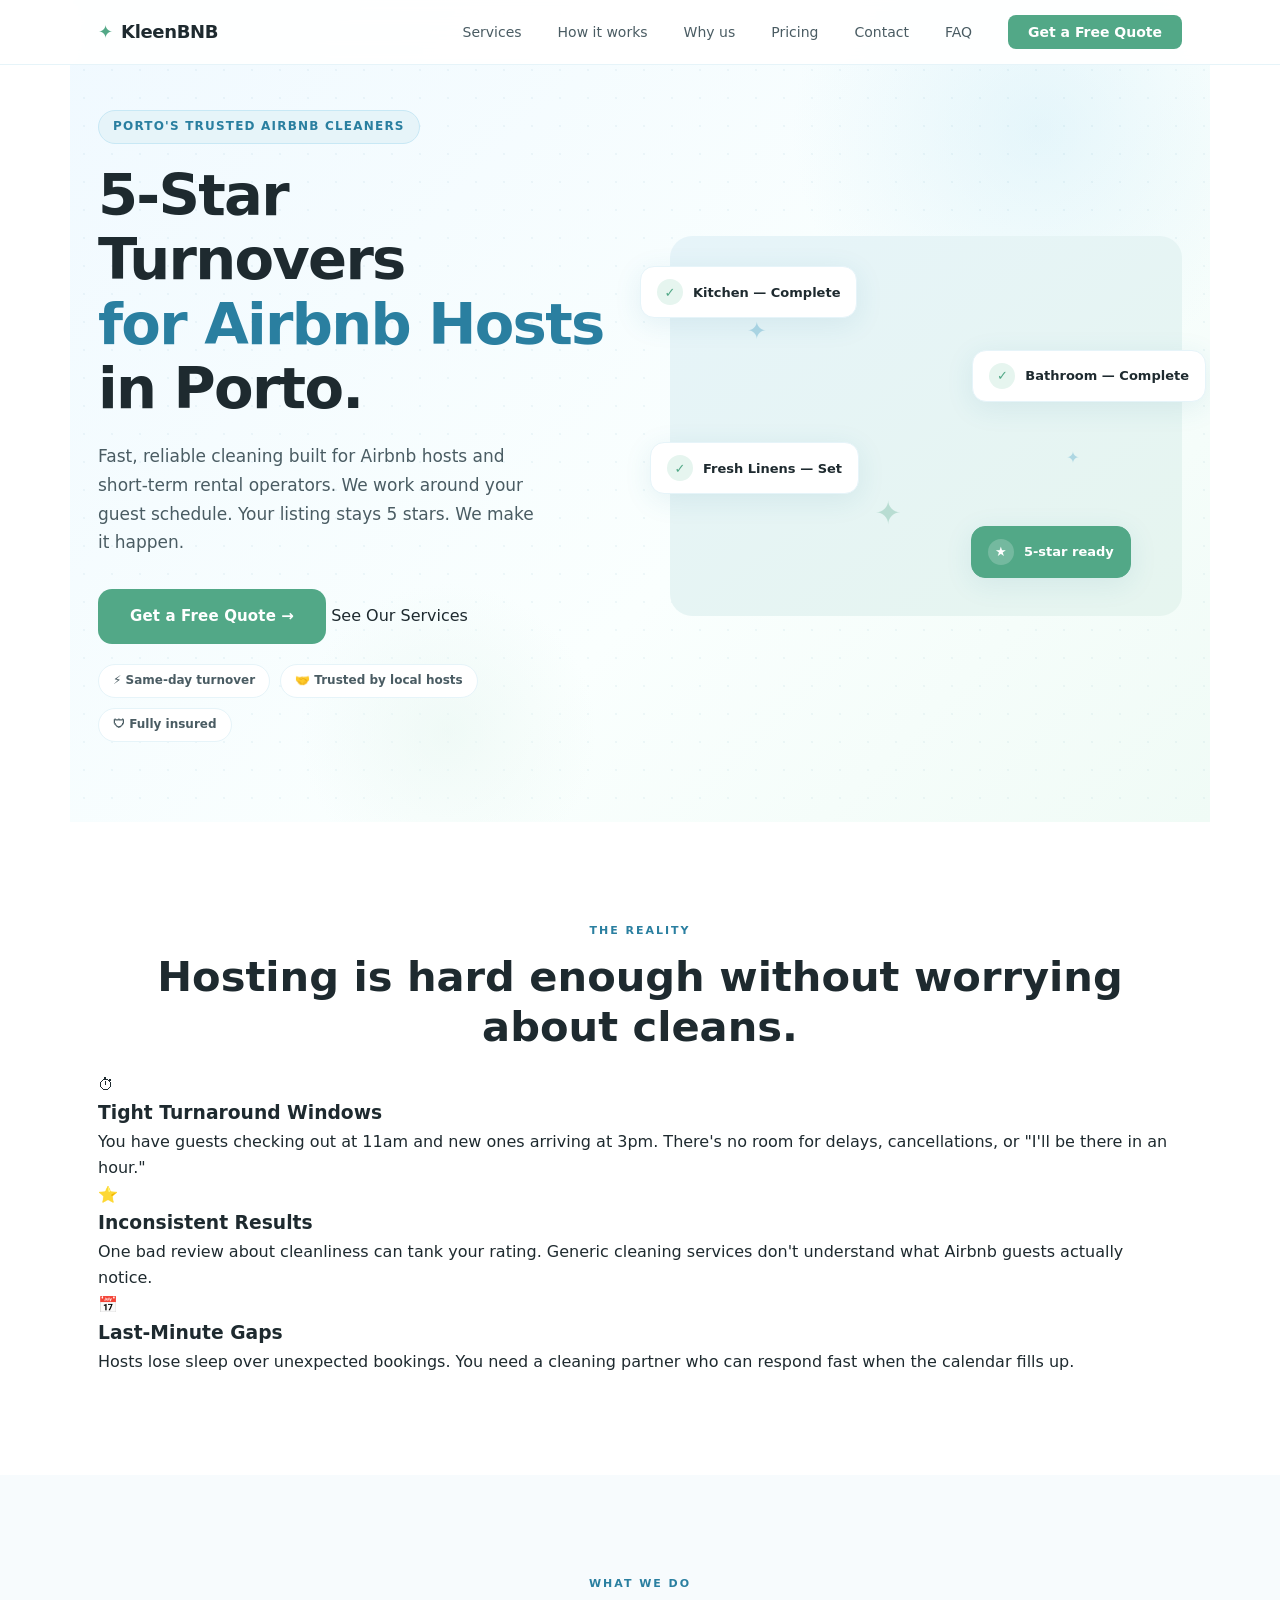
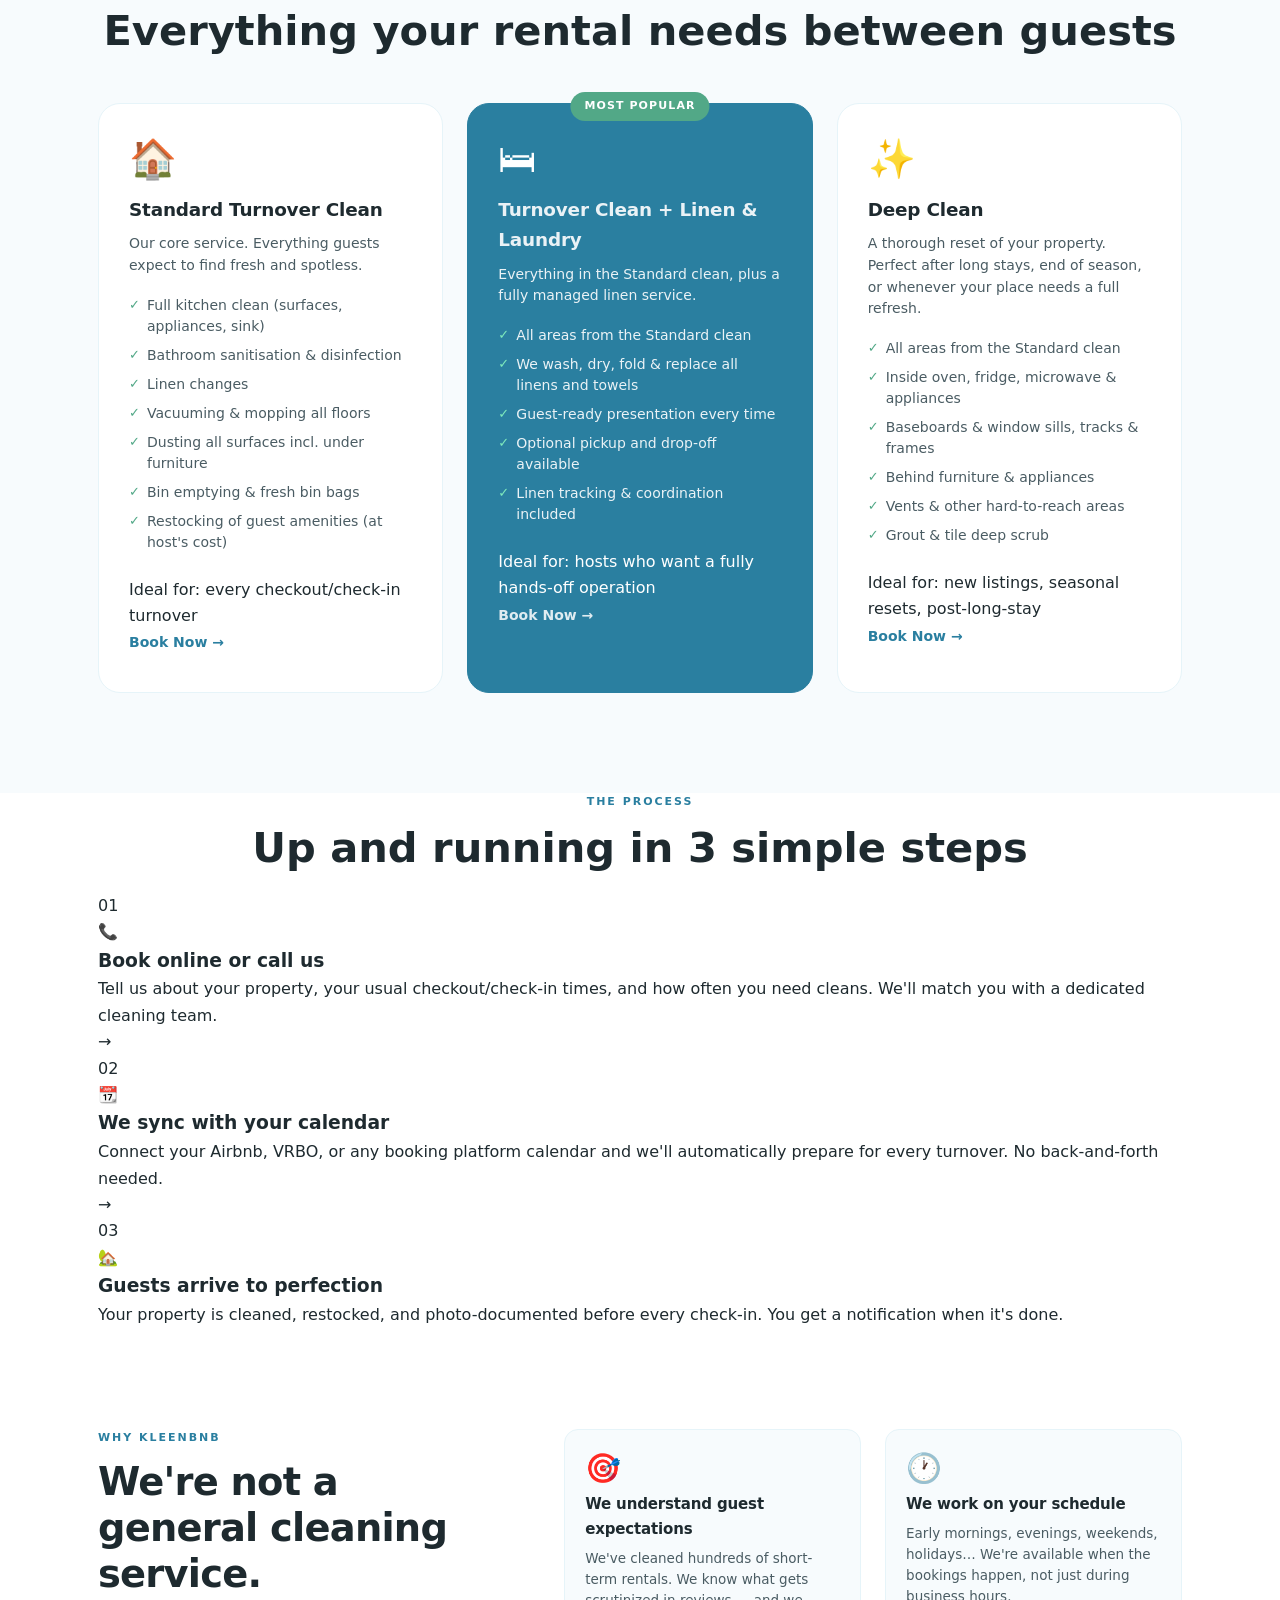
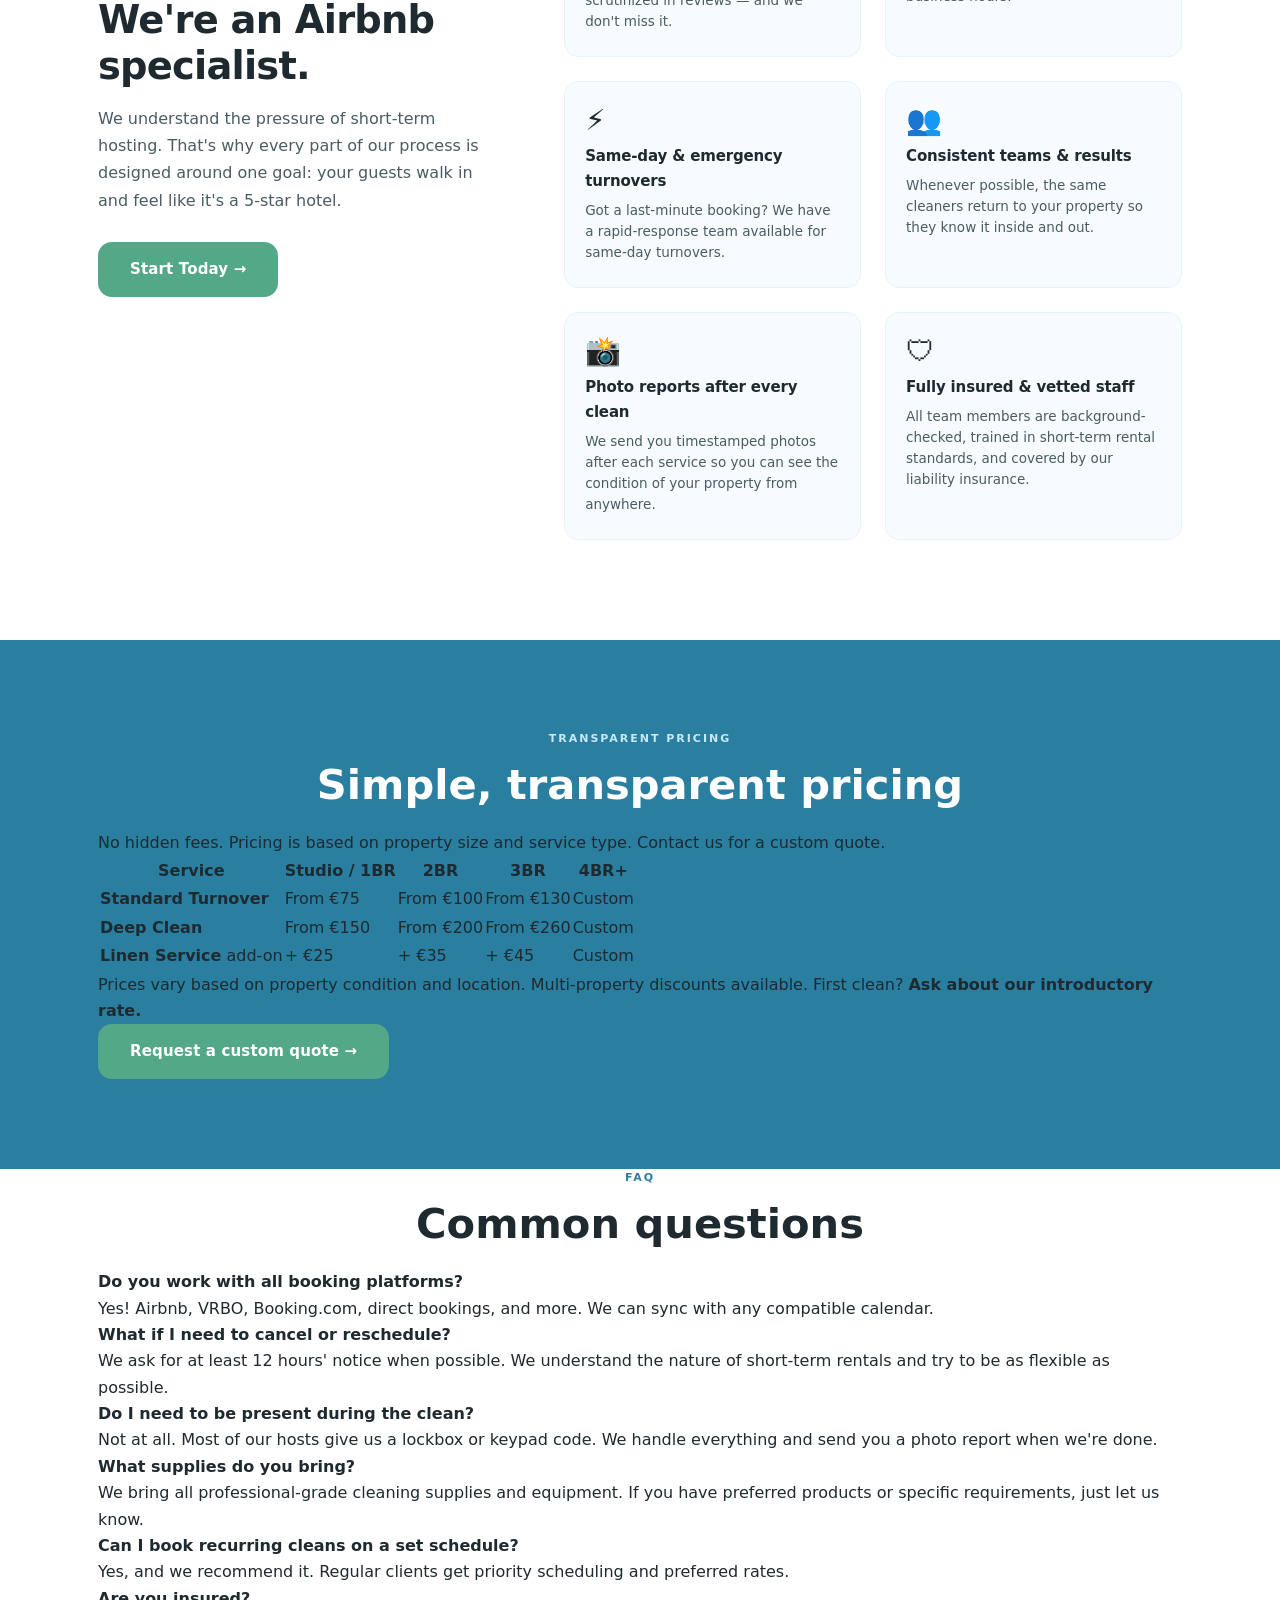
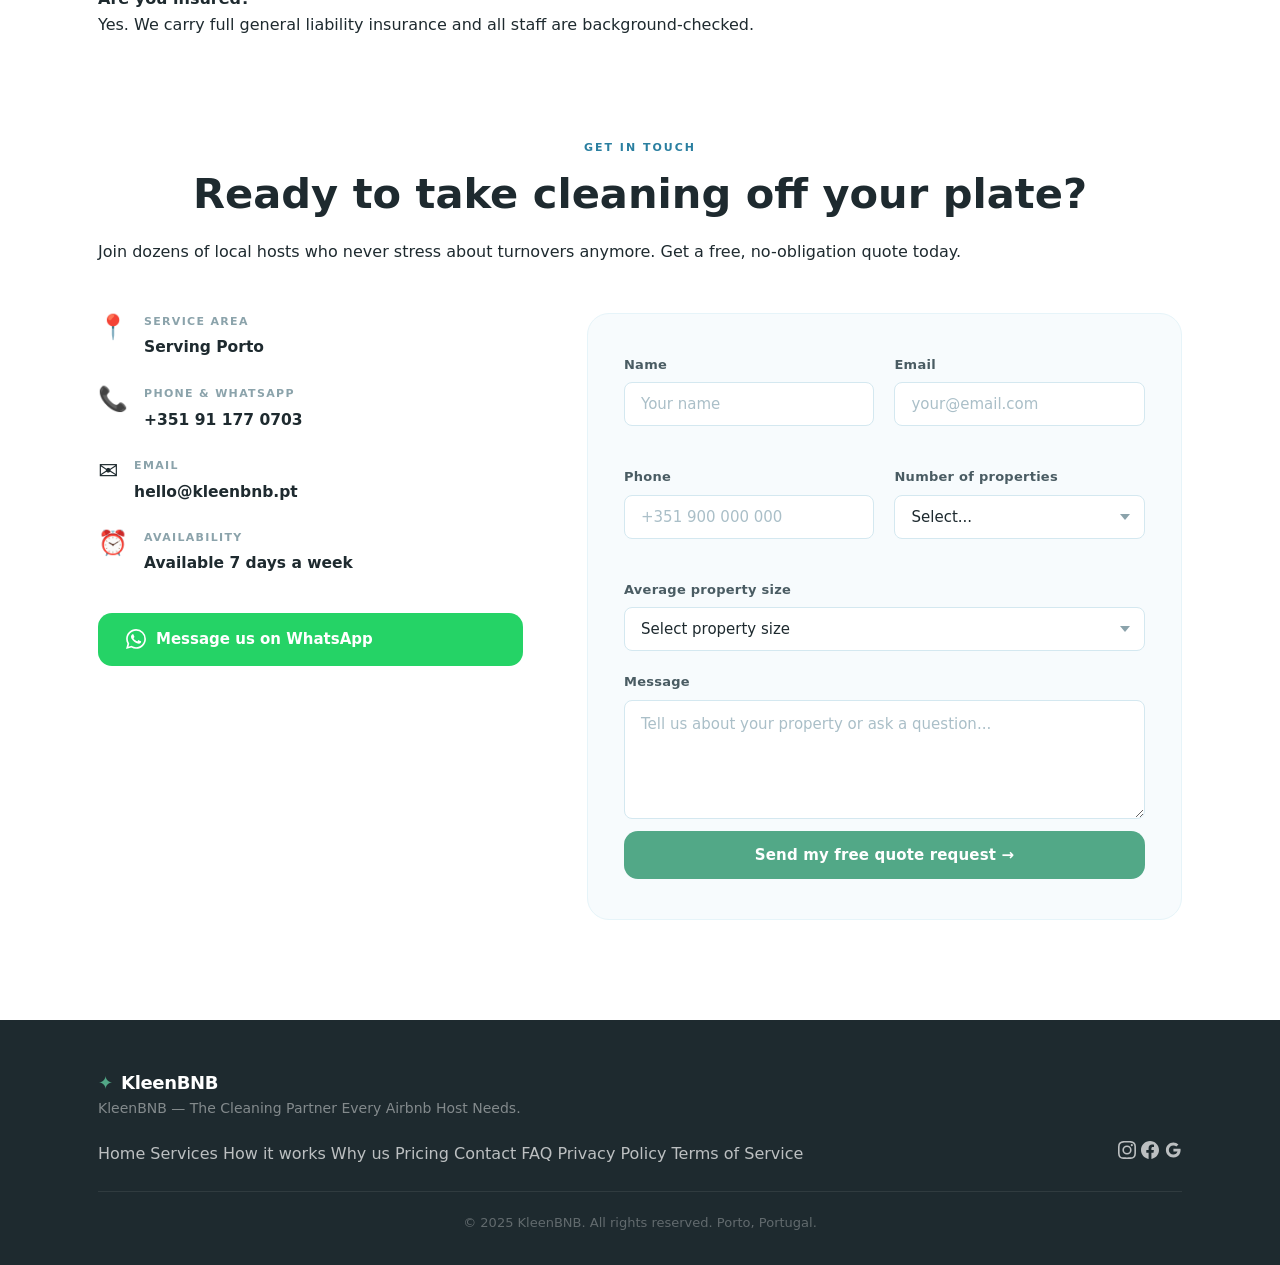
==== index (2).html @ d4272920 "Add files via upload" ====
<!DOCTYPE html>
<html lang="en">
<head>
  <meta charset="UTF-8" />
  <meta name="viewport" content="width=device-width, initial-scale=1.0" />
  <title>KleenBNB – Airbnb Cleaning in Porto</title>
  <link rel="stylesheet" href="style.css" />
</head>
<body>

  <!-- NAV -->
  <nav class="nav">
    <div class="nav-inner">
      <a href="#home" class="logo">
        <span class="logo-icon">✦</span>
        <span class="logo-text">KleenBNB</span>
      </a>
      <ul class="nav-links">
        <li><a href="#services">Services</a></li>
        <li><a href="#how-it-works">How it works</a></li>
        <li><a href="#why">Why us</a></li>
        <li><a href="#pricing">Pricing</a></li>
        <li><a href="#contact">Contact</a></li>
        <li><a href="#faq">FAQ</a></li>
        <li><a href="#contact" class="nav-cta">Get a Free Quote</a></li>
      </ul>
      <button class="hamburger" id="hamburger" aria-label="Open menu">
        <span></span><span></span><span></span>
      </button>
    </div>
  </nav>

  <!-- MOBILE MENU -->
  <div class="mobile-menu" id="mobile-menu">
    <ul>
      <li><a href="#services" onclick="closeMobileMenu()">Services</a></li>
      <li><a href="#how-it-works" onclick="closeMobileMenu()">How it works</a></li>
      <li><a href="#why" onclick="closeMobileMenu()">Why us</a></li>
      <li><a href="#pricing" onclick="closeMobileMenu()">Pricing</a></li>
      <li><a href="#contact" onclick="closeMobileMenu()">Contact</a></li>
      <li><a href="#faq" onclick="closeMobileMenu()">FAQ</a></li>
      <li><a href="#contact" onclick="closeMobileMenu()" class="mobile-cta">Get a Free Quote</a></li>
    </ul>
  </div>

  <!-- HERO -->
  <section class="hero" id="home">
    <div class="hero-bg-dots"></div>
    <div class="hero-content">
      <div class="hero-badge">Porto's Trusted Airbnb Cleaners</div>
      <h1 class="hero-headline">
        5-Star Turnovers<br />
        <em>for Airbnb Hosts</em><br />
        in Porto.
      </h1>
      <p class="hero-sub">Fast, reliable cleaning built for Airbnb hosts and short-term rental operators. We work around your guest schedule. Your listing stays 5 stars. We make it happen.</p>
      <div class="hero-cta-row">
        <a href="#contact" class="btn-primary">Get a Free Quote →</a>
        <a href="#services" class="btn-secondary">See Our Services</a>
      </div>
      <div class="trust-row">
        <span class="trust-pill">⚡ Same-day turnover</span>
        <span class="trust-pill">🤝 Trusted by local hosts</span>
        <span class="trust-pill">🛡 Fully insured</span>
      </div>
    </div>
    <div class="hero-visual">
      <div class="hero-card hero-card--1">
        <div class="hc-icon">✓</div>
        <div class="hc-text">Kitchen — Complete</div>
      </div>
      <div class="hero-card hero-card--2">
        <div class="hc-icon">✓</div>
        <div class="hc-text">Bathroom — Complete</div>
      </div>
      <div class="hero-card hero-card--3">
        <div class="hc-icon">✓</div>
        <div class="hc-text">Fresh Linens — Set</div>
      </div>
      <div class="hero-card hero-card--4">
        <div class="hc-icon">★</div>
        <div class="hc-text">5-star ready</div>
      </div>
      <div class="hero-img-block">
        <div class="hero-img-placeholder">
          <div class="sparkle s1">✦</div>
          <div class="sparkle s2">✦</div>
          <div class="sparkle s3">✦</div>
        </div>
      </div>
    </div>
  </section>

  <!-- PROBLEM -->
  <section class="problem" id="problem">
    <div class="container">
      <div class="section-label centered">The Reality</div>
      <h2 class="section-title centered">Hosting is hard enough without worrying about cleans.</h2>
      <div class="problem-cards">

        <div class="problem-card">
          <div class="problem-card-icon">⏱</div>
          <h3>Tight Turnaround Windows</h3>
          <p>You have guests checking out at 11am and new ones arriving at 3pm. There's no room for delays, cancellations, or "I'll be there in an hour."</p>
        </div>

        <div class="problem-card">
          <div class="problem-card-icon">⭐</div>
          <h3>Inconsistent Results</h3>
          <p>One bad review about cleanliness can tank your rating. Generic cleaning services don't understand what Airbnb guests actually notice.</p>
        </div>

        <div class="problem-card">
          <div class="problem-card-icon">📅</div>
          <h3>Last-Minute Gaps</h3>
          <p>Hosts lose sleep over unexpected bookings. You need a cleaning partner who can respond fast when the calendar fills up.</p>
        </div>

      </div>
    </div>
  </section>

  <!-- SERVICES -->
  <section class="services" id="services">
    <div class="container">
      <div class="section-label centered">What We Do</div>
      <h2 class="section-title centered">Everything your rental needs between guests</h2>
      <div class="services-grid">

        <div class="service-card">
          <div class="service-icon">🏠</div>
          <h3>Standard Turnover Clean</h3>
          <p class="service-desc">Our core service. Everything guests expect to find fresh and spotless.</p>
          <ul>
            <li>Full kitchen clean (surfaces, appliances, sink)</li>
            <li>Bathroom sanitisation &amp; disinfection</li>
            <li>Linen changes</li>
            <li>Vacuuming &amp; mopping all floors</li>
            <li>Dusting all surfaces incl. under furniture</li>
            <li>Bin emptying &amp; fresh bin bags</li>
            <li>Restocking of guest amenities (at host's cost)</li>
          </ul>
          <div class="service-ideal">Ideal for: every checkout/check-in turnover</div>
          <a href="#contact" class="card-cta">Book Now →</a>
        </div>

        <div class="service-card service-card--featured">
          <div class="service-badge">Most Popular</div>
          <div class="service-icon">🛏</div>
          <h3>Turnover Clean + Linen &amp; Laundry</h3>
          <p class="service-desc">Everything in the Standard clean, plus a fully managed linen service.</p>
          <ul>
            <li>All areas from the Standard clean</li>
            <li>We wash, dry, fold &amp; replace all linens and towels</li>
            <li>Guest-ready presentation every time</li>
            <li>Optional pickup and drop-off available</li>
            <li>Linen tracking &amp; coordination included</li>
          </ul>
          <div class="service-ideal service-ideal--light">Ideal for: hosts who want a fully hands-off operation</div>
          <a href="#contact" class="card-cta">Book Now →</a>
        </div>

        <div class="service-card">
          <div class="service-icon">✨</div>
          <h3>Deep Clean</h3>
          <p class="service-desc">A thorough reset of your property. Perfect after long stays, end of season, or whenever your place needs a full refresh.</p>
          <ul>
            <li>All areas from the Standard clean</li>
            <li>Inside oven, fridge, microwave &amp; appliances</li>
            <li>Baseboards &amp; window sills, tracks &amp; frames</li>
            <li>Behind furniture &amp; appliances</li>
            <li>Vents &amp; other hard-to-reach areas</li>
            <li>Grout &amp; tile deep scrub</li>
          </ul>
          <div class="service-ideal">Ideal for: new listings, seasonal resets, post-long-stay</div>
          <a href="#contact" class="card-cta">Book Now →</a>
        </div>

      </div>
    </div>
  </section>

  <!-- HOW IT WORKS -->
  <section class="how-it-works" id="how-it-works">
    <div class="container">
      <div class="section-label centered">The Process</div>
      <h2 class="section-title centered">Up and running in 3 simple steps</h2>
      <div class="steps-grid">

        <div class="step-card">
          <div class="step-number">01</div>
          <div class="step-icon">📞</div>
          <h3>Book online or call us</h3>
          <p>Tell us about your property, your usual checkout/check-in times, and how often you need cleans. We'll match you with a dedicated cleaning team.</p>
        </div>

        <div class="step-connector">→</div>

        <div class="step-card">
          <div class="step-number">02</div>
          <div class="step-icon">📆</div>
          <h3>We sync with your calendar</h3>
          <p>Connect your Airbnb, VRBO, or any booking platform calendar and we'll automatically prepare for every turnover. No back-and-forth needed.</p>
        </div>

        <div class="step-connector">→</div>

        <div class="step-card">
          <div class="step-number">03</div>
          <div class="step-icon">🏡</div>
          <h3>Guests arrive to perfection</h3>
          <p>Your property is cleaned, restocked, and photo-documented before every check-in. You get a notification when it's done.</p>
        </div>

      </div>
    </div>
  </section>

  <!-- WHY US -->
  <section class="why" id="why">
    <div class="container">
      <div class="why-inner">
        <div class="why-left">
          <div class="section-label">Why KleenBNB</div>
          <h2>We're not a general cleaning service.<br/>We're an Airbnb specialist.</h2>
          <p>We understand the pressure of short-term hosting. That's why every part of our process is designed around one goal: your guests walk in and feel like it's a 5-star hotel.</p>
          <a href="#contact" class="btn-primary">Start Today →</a>
        </div>
        <div class="why-grid">
          <div class="why-item">
            <div class="why-icon">🎯</div>
            <h4>We understand guest expectations</h4>
            <p>We've cleaned hundreds of short-term rentals. We know what gets scrutinized in reviews — and we don't miss it.</p>
          </div>
          <div class="why-item">
            <div class="why-icon">🕐</div>
            <h4>We work on your schedule</h4>
            <p>Early mornings, evenings, weekends, holidays… We're available when the bookings happen, not just during business hours.</p>
          </div>
          <div class="why-item">
            <div class="why-icon">⚡</div>
            <h4>Same-day &amp; emergency turnovers</h4>
            <p>Got a last-minute booking? We have a rapid-response team available for same-day turnovers.</p>
          </div>
          <div class="why-item">
            <div class="why-icon">👥</div>
            <h4>Consistent teams &amp; results</h4>
            <p>Whenever possible, the same cleaners return to your property so they know it inside and out.</p>
          </div>
          <div class="why-item">
            <div class="why-icon">📸</div>
            <h4>Photo reports after every clean</h4>
            <p>We send you timestamped photos after each service so you can see the condition of your property from anywhere.</p>
          </div>
          <div class="why-item">
            <div class="why-icon">🛡</div>
            <h4>Fully insured &amp; vetted staff</h4>
            <p>All team members are background-checked, trained in short-term rental standards, and covered by our liability insurance.</p>
          </div>
        </div>
      </div>
    </div>
  </section>

  <!-- PRICING -->
  <section class="pricing" id="pricing">
    <div class="container">
      <div class="section-label centered">Transparent Pricing</div>
      <h2 class="section-title centered">Simple, transparent pricing</h2>
      <p class="pricing-subline">No hidden fees. Pricing is based on property size and service type. Contact us for a custom quote.</p>
      <div class="pricing-table-wrap">
        <table class="pricing-table">
          <thead>
            <tr>
              <th>Service</th>
              <th>Studio / 1BR</th>
              <th>2BR</th>
              <th>3BR</th>
              <th>4BR+</th>
            </tr>
          </thead>
          <tbody>
            <tr>
              <td><strong>Standard Turnover</strong></td>
              <td>From €75</td>
              <td>From €100</td>
              <td>From €130</td>
              <td>Custom</td>
            </tr>
            <tr class="row-alt">
              <td><strong>Deep Clean</strong></td>
              <td>From €150</td>
              <td>From €200</td>
              <td>From €260</td>
              <td>Custom</td>
            </tr>
            <tr>
              <td><strong>Linen Service</strong> <span class="add-on">add-on</span></td>
              <td>+ €25</td>
              <td>+ €35</td>
              <td>+ €45</td>
              <td>Custom</td>
            </tr>
          </tbody>
        </table>
      </div>
      <p class="pricing-note-text">Prices vary based on property condition and location. Multi-property discounts available. First clean? <strong>Ask about our introductory rate.</strong></p>
      <div class="pricing-cta-row">
        <a href="#contact" class="btn-primary">Request a custom quote →</a>
      </div>
    </div>
  </section>

  <!-- FAQ -->
  <section class="faq" id="faq">
    <div class="container">
      <div class="section-label centered">FAQ</div>
      <h2 class="section-title centered">Common questions</h2>
      <div class="faq-grid">

        <div class="faq-item">
          <h4>Do you work with all booking platforms?</h4>
          <p>Yes! Airbnb, VRBO, Booking.com, direct bookings, and more. We can sync with any compatible calendar.</p>
        </div>

        <div class="faq-item">
          <h4>What if I need to cancel or reschedule?</h4>
          <p>We ask for at least 12 hours' notice when possible. We understand the nature of short-term rentals and try to be as flexible as possible.</p>
        </div>

        <div class="faq-item">
          <h4>Do I need to be present during the clean?</h4>
          <p>Not at all. Most of our hosts give us a lockbox or keypad code. We handle everything and send you a photo report when we're done.</p>
        </div>

        <div class="faq-item">
          <h4>What supplies do you bring?</h4>
          <p>We bring all professional-grade cleaning supplies and equipment. If you have preferred products or specific requirements, just let us know.</p>
        </div>

        <div class="faq-item">
          <h4>Can I book recurring cleans on a set schedule?</h4>
          <p>Yes, and we recommend it. Regular clients get priority scheduling and preferred rates.</p>
        </div>

        <div class="faq-item">
          <h4>Are you insured?</h4>
          <p>Yes. We carry full general liability insurance and all staff are background-checked.</p>
        </div>

      </div>
    </div>
  </section>

  <!-- CONTACT / CTA -->
  <section class="contact" id="contact">
    <div class="container">
      <div class="section-label centered">Get in Touch</div>
      <h2 class="section-title centered">Ready to take cleaning off your plate?</h2>
      <p class="contact-subline">Join dozens of local hosts who never stress about turnovers anymore. Get a free, no-obligation quote today.</p>
      <div class="contact-grid">
        <div class="contact-info">
          <div class="contact-item">
            <div class="contact-icon">📍</div>
            <div>
              <div class="contact-label">Service Area</div>
              <div class="contact-value">Serving Porto</div>
            </div>
          </div>
          <div class="contact-item">
            <div class="contact-icon">📞</div>
            <div>
              <div class="contact-label">Phone &amp; WhatsApp</div>
              <a href="tel:+351911770703" class="contact-value">+351 91 177 0703</a>
            </div>
          </div>
          <div class="contact-item">
            <div class="contact-icon">✉️</div>
            <div>
              <div class="contact-label">Email</div>
              <div class="contact-value">hello@kleenbnb.pt</div>
            </div>
          </div>
          <div class="contact-item">
            <div class="contact-icon">⏰</div>
            <div>
              <div class="contact-label">Availability</div>
              <div class="contact-value">Available 7 days a week</div>
            </div>
          </div>
          <a href="https://wa.me/351911770703" class="btn-whatsapp">
            <svg width="20" height="20" viewBox="0 0 24 24" fill="currentColor"><path d="M17.472 14.382c-.297-.149-1.758-.867-2.03-.967-.273-.099-.471-.148-.67.15-.197.297-.767.966-.94 1.164-.173.199-.347.223-.644.075-.297-.15-1.255-.463-2.39-1.475-.883-.788-1.48-1.761-1.653-2.059-.173-.297-.018-.458.13-.606.134-.133.298-.347.446-.52.149-.174.198-.298.298-.497.099-.198.05-.371-.025-.52-.075-.149-.669-1.612-.916-2.207-.242-.579-.487-.5-.669-.51-.173-.008-.371-.01-.57-.01-.198 0-.52.074-.792.372-.272.297-1.04 1.016-1.04 2.479 0 1.462 1.065 2.875 1.213 3.074.149.198 2.096 3.2 5.077 4.487.709.306 1.262.489 1.694.625.712.227 1.36.195 1.871.118.571-.085 1.758-.719 2.006-1.413.248-.694.248-1.289.173-1.413-.074-.124-.272-.198-.57-.347m-5.421 7.403h-.004a9.87 9.87 0 01-5.031-1.378l-.361-.214-3.741.982.998-3.648-.235-.374a9.86 9.86 0 01-1.51-5.26c.001-5.45 4.436-9.884 9.888-9.884 2.64 0 5.122 1.03 6.988 2.898a9.825 9.825 0 012.893 6.994c-.003 5.45-4.437 9.884-9.885 9.884m8.413-18.297A11.815 11.815 0 0012.05 0C5.495 0 .16 5.335.157 11.892c0 2.096.547 4.142 1.588 5.945L.057 24l6.305-1.654a11.882 11.882 0 005.683 1.448h.005c6.554 0 11.89-5.335 11.893-11.893a11.821 11.821 0 00-3.48-8.413Z"/></svg>
            Message us on WhatsApp
          </a>
        </div>
        <form class="contact-form" onsubmit="return false;">
          <div class="form-row">
            <div class="form-group">
              <label for="c-name">Name</label>
              <input type="text" id="c-name" placeholder="Your name" />
            </div>
            <div class="form-group">
              <label for="c-email">Email</label>
              <input type="email" id="c-email" placeholder="your@email.com" />
            </div>
          </div>
          <div class="form-row">
            <div class="form-group">
              <label for="c-phone">Phone</label>
              <input type="tel" id="c-phone" placeholder="+351 900 000 000" />
            </div>
            <div class="form-group">
              <label for="c-properties">Number of properties</label>
              <select id="c-properties">
                <option value="">Select...</option>
                <option>1</option>
                <option>2</option>
                <option>3</option>
                <option>4+</option>
              </select>
            </div>
          </div>
          <div class="form-group">
            <label for="c-size">Average property size</label>
            <select id="c-size">
              <option value="">Select property size</option>
              <option>Studio</option>
              <option>1 Bedroom</option>
              <option>2 Bedrooms</option>
              <option>3 Bedrooms</option>
              <option>4+ Bedrooms</option>
            </select>
          </div>
          <div class="form-group">
            <label for="c-message">Message</label>
            <textarea id="c-message" rows="4" placeholder="Tell us about your property or ask a question..."></textarea>
          </div>
          <button type="submit" class="btn-primary btn-full">Send my free quote request →</button>
        </form>
      </div>
    </div>
  </section>

  <!-- FOOTER -->
  <footer class="footer">
    <div class="container">
      <div class="footer-inner">
        <div class="footer-brand">
          <a href="#home" class="logo">
            <span class="logo-icon">✦</span>
            <span class="logo-text">KleenBNB</span>
          </a>
          <div class="footer-tagline">KleenBNB — The Cleaning Partner Every Airbnb Host Needs.</div>
        </div>
        <div class="footer-nav">
          <a href="#home">Home</a>
          <a href="#services">Services</a>
          <a href="#how-it-works">How it works</a>
          <a href="#why">Why us</a>
          <a href="#pricing">Pricing</a>
          <a href="#contact">Contact</a>
          <a href="#faq">FAQ</a>
          <a href="#">Privacy Policy</a>
          <a href="#">Terms of Service</a>
        </div>
        <div class="footer-social">
          <a href="#" aria-label="Instagram" class="social-icon">
            <svg width="18" height="18" viewBox="0 0 24 24" fill="currentColor"><path d="M12 2.163c3.204 0 3.584.012 4.85.07 3.252.148 4.771 1.691 4.919 4.919.058 1.265.069 1.645.069 4.849 0 3.205-.012 3.584-.069 4.849-.149 3.225-1.664 4.771-4.919 4.919-1.266.058-1.644.07-4.85.07-3.204 0-3.584-.012-4.849-.07-3.26-.149-4.771-1.699-4.919-4.92-.058-1.265-.07-1.644-.07-4.849 0-3.204.013-3.583.07-4.849.149-3.227 1.664-4.771 4.919-4.919 1.266-.057 1.645-.069 4.849-.069zM12 0C8.741 0 8.333.014 7.053.072 2.695.272.273 2.69.073 7.052.014 8.333 0 8.741 0 12c0 3.259.014 3.668.072 4.948.2 4.358 2.618 6.78 6.98 6.98C8.333 23.986 8.741 24 12 24c3.259 0 3.668-.014 4.948-.072 4.354-.2 6.782-2.618 6.979-6.98.059-1.28.073-1.689.073-4.948 0-3.259-.014-3.667-.072-4.947-.196-4.354-2.617-6.78-6.979-6.98C15.668.014 15.259 0 12 0zm0 5.838a6.162 6.162 0 100 12.324 6.162 6.162 0 000-12.324zM12 16a4 4 0 110-8 4 4 0 010 8zm6.406-11.845a1.44 1.44 0 100 2.881 1.44 1.44 0 000-2.881z"/></svg>
          </a>
          <a href="#" aria-label="Facebook" class="social-icon">
            <svg width="18" height="18" viewBox="0 0 24 24" fill="currentColor"><path d="M24 12.073c0-6.627-5.373-12-12-12s-12 5.373-12 12c0 5.99 4.388 10.954 10.125 11.854v-8.385H7.078v-3.47h3.047V9.43c0-3.007 1.792-4.669 4.533-4.669 1.312 0 2.686.235 2.686.235v2.953H15.83c-1.491 0-1.956.925-1.956 1.874v2.25h3.328l-.532 3.47h-2.796v8.385C19.612 23.027 24 18.062 24 12.073z"/></svg>
          </a>
          <a href="#" aria-label="Google Business" class="social-icon">
            <svg width="18" height="18" viewBox="0 0 24 24" fill="currentColor"><path d="M12.545 10.239v3.821h5.445c-.712 2.315-2.647 3.972-5.445 3.972a6.033 6.033 0 110-12.064c1.498 0 2.866.549 3.921 1.453l2.814-2.814A9.969 9.969 0 0012.545 2C7.021 2 2.543 6.477 2.543 12s4.478 10 10.002 10c8.396 0 10.249-7.85 9.426-11.748l-9.426-.013z"/></svg>
          </a>
        </div>
      </div>
      <div class="footer-bottom">© 2025 KleenBNB. All rights reserved. Porto, Portugal.</div>
    </div>
  </footer>

  <script>
    const hamburger = document.getElementById('hamburger');
    const mobileMenu = document.getElementById('mobile-menu');
    hamburger.addEventListener('click', () => {
      mobileMenu.classList.toggle('open');
      hamburger.classList.toggle('active');
    });
    function closeMobileMenu() {
      mobileMenu.classList.remove('open');
      hamburger.classList.remove('active');
    }
  </script>

</body>
</html>
---- style.css ----
/* ============================================================
   DUST BUSTERS — Clean, editorial, fresh-linen aesthetic
   ============================================================ */

/* --- TOKENS --- */
:root {
  --white:       #ffffff;
  --off-white:   #F7FBFD;
  --blue-pale:   #E6F4F9;
  --blue-soft:   #C8E8F5;
  --blue-mid:    #5AABCC;
  --blue-deep:   #2A7FA0;
  --green-fresh: #52A887;
  --green-light: #E6F5EF;
  --text-dark:   #1E2A2F;
  --text-mid:    #4A5C63;
  --text-light:  #8BA3AB;
  --danger-soft: #FFF0EC;
  --danger-text: #C0441A;
  --radius-sm:   8px;
  --radius-md:   14px;
  --radius-lg:   22px;
  --shadow-sm:   0 2px 12px rgba(42,127,160,0.06);
  --shadow-md:   0 6px 28px rgba(42,127,160,0.10);
  --shadow-lg:   0 16px 56px rgba(42,127,160,0.14);
  --font:        'Segoe UI', system-ui, -apple-system, BlinkMacSystemFont, 'Helvetica Neue', Arial, sans-serif;
  --font-display: Georgia, 'Times New Roman', serif;
  --transition:  0.22s ease;
  --max-width:   1140px;
}

/* --- RESET & BASE --- */
*, *::before, *::after { box-sizing: border-box; margin: 0; padding: 0; }
html { scroll-behavior: smooth; }
body {
  font-family: var(--font);
  font-size: 16px;
  color: var(--text-dark);
  background: var(--white);
  line-height: 1.65;
  -webkit-font-smoothing: antialiased;
}
img { display: block; max-width: 100%; }
a { text-decoration: none; color: inherit; }
ul { list-style: none; }

.container {
  width: 100%;
  max-width: var(--max-width);
  margin: 0 auto;
  padding: 0 28px;
}

/* --- TYPOGRAPHY HELPERS --- */
.section-label {
  font-size: 11px;
  font-weight: 700;
  letter-spacing: 0.18em;
  text-transform: uppercase;
  color: var(--blue-deep);
  margin-bottom: 12px;
}
.section-label.centered { text-align: center; }
.section-title {
  font-size: clamp(1.8rem, 3.5vw, 2.6rem);
  font-weight: 700;
  color: var(--text-dark);
  line-height: 1.2;
  margin-bottom: 20px;
}
.section-title.centered { text-align: center; }

/* --- BUTTONS --- */
.btn-primary {
  display: inline-block;
  background: var(--green-fresh);
  color: var(--white);
  font-size: 15px;
  font-weight: 600;
  padding: 15px 32px;
  border-radius: var(--radius-md);
  border: none;
  cursor: pointer;
  transition: background var(--transition), transform var(--transition), box-shadow var(--transition);
  letter-spacing: 0.01em;
}
.btn-primary:hover {
  background: #3E9070;
  transform: translateY(-2px);
  box-shadow: 0 8px 24px rgba(82,168,135,0.25);
}
.btn-full { width: 100%; text-align: center; }

.btn-whatsapp {
  display: inline-flex;
  align-items: center;
  gap: 10px;
  background: #25D366;
  color: #fff;
  font-size: 15px;
  font-weight: 600;
  padding: 14px 28px;
  border-radius: var(--radius-md);
  margin-top: 12px;
  transition: background var(--transition), transform var(--transition);
}
.btn-whatsapp:hover {
  background: #1DA851;
  transform: translateY(-2px);
}

/* ============================================================
   NAV
   ============================================================ */
.nav {
  position: fixed;
  top: 0; left: 0; right: 0;
  z-index: 100;
  background: rgba(255,255,255,0.92);
  backdrop-filter: blur(14px);
  border-bottom: 1px solid var(--blue-pale);
}
.nav-inner {
  max-width: var(--max-width);
  margin: 0 auto;
  padding: 0 28px;
  height: 64px;
  display: flex;
  align-items: center;
  justify-content: space-between;
}
.logo {
  display: flex;
  align-items: center;
  gap: 8px;
}
.logo-icon {
  color: var(--green-fresh);
  font-size: 18px;
  line-height: 1;
}
.logo-text {
  font-size: 18px;
  font-weight: 700;
  color: var(--text-dark);
  letter-spacing: -0.02em;
}
.nav-links {
  display: flex;
  align-items: center;
  gap: 36px;
  list-style: none;
}
.nav-links a {
  font-size: 14px;
  font-weight: 500;
  color: var(--text-mid);
  transition: color var(--transition);
}
.nav-links a:hover { color: var(--text-dark); }
.nav-cta {
  background: var(--green-fresh) !important;
  color: var(--white) !important;
  padding: 9px 20px !important;
  border-radius: var(--radius-sm) !important;
  font-weight: 600 !important;
  font-size: 14px !important;
  transition: background var(--transition), transform var(--transition) !important;
}
.nav-cta:hover {
  background: #3E9070 !important;
  transform: translateY(-1px);
}
.hamburger {
  display: none;
  flex-direction: column;
  gap: 5px;
  background: none;
  border: none;
  cursor: pointer;
  padding: 4px;
}
.hamburger span {
  display: block;
  width: 24px;
  height: 2px;
  background: var(--text-dark);
  border-radius: 2px;
  transition: all 0.25s;
}
.hamburger.active span:nth-child(1) { transform: rotate(45deg) translate(5px, 5px); }
.hamburger.active span:nth-child(2) { opacity: 0; }
.hamburger.active span:nth-child(3) { transform: rotate(-45deg) translate(5px, -5px); }

.mobile-menu {
  display: none;
  position: fixed;
  top: 64px; left: 0; right: 0;
  background: var(--white);
  border-bottom: 1px solid var(--blue-pale);
  z-index: 99;
  padding: 16px 28px 24px;
  transform: translateY(-10px);
  opacity: 0;
  pointer-events: none;
  transition: all 0.25s;
}
.mobile-menu.open {
  transform: translateY(0);
  opacity: 1;
  pointer-events: all;
}
.mobile-menu ul { list-style: none; }
.mobile-menu ul li { border-bottom: 1px solid var(--blue-pale); }
.mobile-menu ul li a {
  display: block;
  padding: 14px 0;
  font-size: 16px;
  font-weight: 500;
  color: var(--text-dark);
}

/* ============================================================
   HERO
   ============================================================ */
.hero {
  padding-top: 110px;
  padding-bottom: 80px;
  background: linear-gradient(135deg, #F0F9FF 0%, #FAFFFE 60%, #F0FBF6 100%);
  position: relative;
  overflow: hidden;
  display: grid;
  grid-template-columns: 1fr 1fr;
  align-items: center;
  gap: 60px;
  max-width: var(--max-width);
  margin: 0 auto;
  padding-left: 28px;
  padding-right: 28px;
}
.hero::before {
  content: '';
  position: absolute;
  top: -120px; right: -80px;
  width: 500px; height: 500px;
  background: radial-gradient(circle, rgba(198,232,245,0.4) 0%, transparent 70%);
  pointer-events: none;
}
.hero::after {
  content: '';
  position: absolute;
  bottom: -60px; left: 20%;
  width: 300px; height: 300px;
  background: radial-gradient(circle, rgba(230,245,239,0.5) 0%, transparent 70%);
  pointer-events: none;
}
.hero-bg-dots {
  position: absolute;
  inset: 0;
  background-image: radial-gradient(circle, rgba(42,127,160,0.06) 1px, transparent 1px);
  background-size: 28px 28px;
  pointer-events: none;
}
.hero-content { position: relative; z-index: 2; }
.hero-badge {
  display: inline-block;
  background: var(--blue-pale);
  color: var(--blue-deep);
  font-size: 12px;
  font-weight: 700;
  letter-spacing: 0.1em;
  text-transform: uppercase;
  padding: 6px 14px;
  border-radius: 100px;
  margin-bottom: 20px;
  border: 1px solid var(--blue-soft);
}
.hero-headline {
  font-size: clamp(2.2rem, 5vw, 3.6rem);
  font-weight: 800;
  line-height: 1.12;
  letter-spacing: -0.03em;
  color: var(--text-dark);
  margin-bottom: 20px;
}
.hero-headline em {
  font-style: normal;
  color: var(--blue-deep);
  position: relative;
}
.hero-sub {
  font-size: 17px;
  color: var(--text-mid);
  line-height: 1.7;
  margin-bottom: 32px;
  max-width: 440px;
}
.trust-row {
  display: flex;
  flex-wrap: wrap;
  gap: 10px;
  margin-top: 20px;
}
.trust-pill {
  font-size: 12px;
  font-weight: 600;
  color: var(--text-mid);
  background: var(--white);
  border: 1px solid var(--blue-pale);
  padding: 6px 14px;
  border-radius: 100px;
}
.hero-visual {
  position: relative;
  z-index: 2;
  height: 380px;
}
.hero-img-block {
  position: absolute;
  inset: 0;
  background: linear-gradient(145deg, var(--blue-pale) 0%, var(--green-light) 100%);
  border-radius: var(--radius-lg);
  overflow: hidden;
  display: flex;
  align-items: center;
  justify-content: center;
}
.hero-img-placeholder {
  position: relative;
  width: 100%;
  height: 100%;
  display: flex;
  align-items: center;
  justify-content: center;
}
.sparkle {
  position: absolute;
  color: var(--blue-mid);
  font-size: 24px;
  opacity: 0.4;
  animation: float 3s ease-in-out infinite;
}
.s1 { top: 20%; left: 15%; animation-delay: 0s; }
.s2 { top: 55%; right: 20%; animation-delay: 1s; font-size: 16px; }
.s3 { bottom: 20%; left: 40%; animation-delay: 2s; font-size: 32px; color: var(--green-fresh); opacity: 0.3; }
@keyframes float {
  0%, 100% { transform: translateY(0); }
  50% { transform: translateY(-10px); }
}
.hero-card {
  position: absolute;
  background: var(--white);
  border: 1px solid var(--blue-pale);
  border-radius: var(--radius-md);
  padding: 12px 16px;
  display: flex;
  align-items: center;
  gap: 10px;
  font-size: 13px;
  font-weight: 600;
  color: var(--text-dark);
  box-shadow: var(--shadow-md);
  white-space: nowrap;
  z-index: 3;
  animation: slide-in 0.6s ease both;
}
.hc-icon {
  width: 26px;
  height: 26px;
  background: var(--green-light);
  color: var(--green-fresh);
  border-radius: 50%;
  display: flex;
  align-items: center;
  justify-content: center;
  font-size: 13px;
  font-weight: 800;
  flex-shrink: 0;
}
.hero-card--1 { top: 8%; left: -30px; animation-delay: 0.1s; }
.hero-card--2 { top: 30%; right: -24px; animation-delay: 0.25s; }
.hero-card--3 { bottom: 32%; left: -20px; animation-delay: 0.4s; }
.hero-card--4 {
  bottom: 10%; right: 10%;
  animation-delay: 0.55s;
  background: var(--green-fresh);
  color: var(--white);
  border-color: var(--green-fresh);
}
.hero-card--4 .hc-icon {
  background: rgba(255,255,255,0.2);
  color: var(--white);
}
@keyframes slide-in {
  from { opacity: 0; transform: translateY(12px); }
  to { opacity: 1; transform: translateY(0); }
}

/* ============================================================
   PROBLEM
   ============================================================ */
.problem {
  background: var(--white);
  padding: 100px 0;
}
.problem-inner {
  display: grid;
  grid-template-columns: 1.2fr 1fr;
  gap: 80px;
  align-items: start;
}
.problem-text h2 {
  font-size: clamp(1.9rem, 3vw, 2.6rem);
  font-weight: 800;
  letter-spacing: -0.02em;
  line-height: 1.2;
  margin-bottom: 18px;
}
.problem-text p {
  color: var(--text-mid);
  margin-bottom: 14px;
  font-size: 16px;
  line-height: 1.7;
}
.problem-list {
  margin-top: 20px;
  display: flex;
  flex-direction: column;
  gap: 12px;
  list-style: none;
}
.problem-list li {
  display: flex;
  align-items: flex-start;
  gap: 10px;
  font-size: 15px;
  color: var(--text-dark);
  line-height: 1.55;
}
.pill-danger {
  display: inline-block;
  background: var(--danger-soft);
  color: var(--danger-text);
  font-size: 13px;
  font-weight: 700;
  padding: 3px 9px;
  border-radius: 6px;
  flex-shrink: 0;
  margin-top: 1px;
}
.problem-stat-col {
  display: flex;
  flex-direction: column;
  gap: 18px;
}
.stat-card {
  background: var(--blue-pale);
  border-radius: var(--radius-md);
  padding: 28px 24px;
  border: 1px solid var(--blue-soft);
}
.stat-card--green {
  background: var(--green-light);
  border-color: #B2DECE;
}
.stat-num {
  font-size: 2.8rem;
  font-weight: 800;
  color: var(--blue-deep);
  letter-spacing: -0.03em;
  line-height: 1;
  margin-bottom: 6px;
}
.stat-card--green .stat-num { color: var(--green-fresh); }
.stat-label {
  font-size: 14px;
  color: var(--text-mid);
  line-height: 1.5;
}

/* ============================================================
   SERVICES
   ============================================================ */
.services {
  background: var(--off-white);
  padding: 100px 0;
}
.services-grid {
  display: grid;
  grid-template-columns: repeat(3, 1fr);
  gap: 24px;
  margin-top: 48px;
}
.service-card {
  background: var(--white);
  border: 1px solid var(--blue-pale);
  border-radius: var(--radius-lg);
  padding: 36px 30px;
  transition: transform var(--transition), box-shadow var(--transition);
  position: relative;
}
.service-card:hover {
  transform: translateY(-6px);
  box-shadow: var(--shadow-lg);
}
.service-card--featured {
  background: var(--blue-deep);
  border-color: var(--blue-deep);
  color: var(--white);
}
.service-card--featured h3,
.service-card--featured .service-desc,
.service-card--featured li {
  color: rgba(255,255,255,0.9) !important;
}
.service-badge {
  position: absolute;
  top: -12px; left: 50%;
  transform: translateX(-50%);
  background: var(--green-fresh);
  color: var(--white);
  font-size: 11px;
  font-weight: 700;
  letter-spacing: 0.1em;
  text-transform: uppercase;
  padding: 5px 14px;
  border-radius: 100px;
}
.service-icon {
  font-size: 2.4rem;
  margin-bottom: 16px;
  line-height: 1;
}
.service-card h3 {
  font-size: 1.15rem;
  font-weight: 700;
  margin-bottom: 8px;
  color: var(--text-dark);
  letter-spacing: -0.01em;
}
.service-desc {
  font-size: 14px;
  color: var(--text-mid);
  margin-bottom: 18px;
  line-height: 1.55;
}
.service-card ul {
  list-style: none;
  display: flex;
  flex-direction: column;
  gap: 8px;
  margin-bottom: 24px;
}
.service-card ul li {
  font-size: 14px;
  color: var(--text-mid);
  padding-left: 18px;
  position: relative;
  line-height: 1.5;
}
.service-card ul li::before {
  content: '✓';
  position: absolute;
  left: 0;
  color: var(--green-fresh);
  font-weight: 700;
  font-size: 13px;
}
.service-card--featured ul li::before { color: #7FEABC; }
.card-cta {
  display: inline-block;
  font-size: 14px;
  font-weight: 600;
  color: var(--blue-deep);
  transition: gap var(--transition), color var(--transition);
}
.service-card--featured .card-cta {
  color: rgba(255,255,255,0.85);
}
.card-cta:hover { color: var(--green-fresh); }

/* ============================================================
   WHY US
   ============================================================ */
.why {
  padding: 100px 0;
  background: var(--white);
}
.why-inner {
  display: grid;
  grid-template-columns: 1fr 1.6fr;
  gap: 80px;
  align-items: start;
}
.why-left h2 {
  font-size: clamp(1.9rem, 3vw, 2.4rem);
  font-weight: 800;
  letter-spacing: -0.02em;
  line-height: 1.2;
  margin-bottom: 16px;
}
.why-left p {
  color: var(--text-mid);
  font-size: 16px;
  line-height: 1.7;
  margin-bottom: 28px;
}
.why-grid {
  display: grid;
  grid-template-columns: 1fr 1fr;
  gap: 24px;
}
.why-item {
  background: var(--off-white);
  border: 1px solid var(--blue-pale);
  border-radius: var(--radius-md);
  padding: 24px 20px;
  transition: transform var(--transition), box-shadow var(--transition);
}
.why-item:hover {
  transform: translateY(-3px);
  box-shadow: var(--shadow-sm);
}
.why-icon {
  font-size: 1.8rem;
  margin-bottom: 10px;
  line-height: 1;
}
.why-item h4 {
  font-size: 15px;
  font-weight: 700;
  color: var(--text-dark);
  margin-bottom: 6px;
  letter-spacing: -0.01em;
}
.why-item p {
  font-size: 13.5px;
  color: var(--text-mid);
  line-height: 1.55;
}

/* ============================================================
   PRICING
   ============================================================ */
.pricing {
  background: var(--blue-deep);
  padding: 90px 0;
}
.pricing .section-label { color: var(--blue-soft); }
.pricing .section-title { color: var(--white); }
.pricing-banner {
  background: rgba(255,255,255,0.08);
  border: 1px solid rgba(255,255,255,0.15);
  border-radius: var(--radius-lg);
  padding: 36px 40px;
  display: flex;
  align-items: center;
  justify-content: space-between;
  gap: 28px;
  margin-top: 36px;
  flex-wrap: wrap;
}
.pricing-from {
  display: flex;
  flex-direction: column;
  gap: 6px;
}
.price-tag {
  font-size: clamp(2rem, 4vw, 3rem);
  font-weight: 800;
  color: var(--white);
  letter-spacing: -0.03em;
}
.price-sub {
  font-size: 15px;
  color: rgba(255,255,255,0.65);
}
.pricing-notes {
  display: flex;
  flex-wrap: wrap;
  gap: 12px;
  margin-top: 24px;
  justify-content: center;
}
.pricing-note {
  background: rgba(255,255,255,0.1);
  color: rgba(255,255,255,0.8);
  font-size: 13.5px;
  font-weight: 500;
  padding: 8px 18px;
  border-radius: 100px;
  border: 1px solid rgba(255,255,255,0.15);
}

/* ============================================================
   QUOTE FORM
   ============================================================ */
.quote-section {
  background: var(--off-white);
  padding: 100px 0;
}
.quote-form {
  max-width: 700px;
  margin: 48px auto 0;
  background: var(--white);
  border: 1px solid var(--blue-pale);
  border-radius: var(--radius-lg);
  padding: 48px 44px;
  box-shadow: var(--shadow-sm);
}

/* ============================================================
   CONTACT
   ============================================================ */
.contact {
  background: var(--white);
  padding: 100px 0;
}
.contact-grid {
  display: grid;
  grid-template-columns: 1fr 1.4fr;
  gap: 64px;
  margin-top: 48px;
  align-items: start;
}
.contact-info {
  display: flex;
  flex-direction: column;
  gap: 24px;
}
.contact-item {
  display: flex;
  align-items: flex-start;
  gap: 16px;
}
.contact-icon {
  font-size: 1.5rem;
  line-height: 1;
  flex-shrink: 0;
  margin-top: 2px;
}
.contact-label {
  font-size: 11px;
  font-weight: 700;
  letter-spacing: 0.12em;
  text-transform: uppercase;
  color: var(--text-light);
  margin-bottom: 4px;
}
.contact-value {
  font-size: 15.5px;
  font-weight: 600;
  color: var(--text-dark);
  transition: color var(--transition);
}
a.contact-value:hover { color: var(--blue-deep); }
.contact-form {
  background: var(--off-white);
  border: 1px solid var(--blue-pale);
  border-radius: var(--radius-lg);
  padding: 40px 36px;
}

/* ============================================================
   SHARED FORM STYLES
   ============================================================ */
.form-row {
  display: grid;
  grid-template-columns: 1fr 1fr;
  gap: 20px;
  margin-bottom: 20px;
}
.form-group {
  display: flex;
  flex-direction: column;
  gap: 7px;
  margin-bottom: 20px;
}
.form-group:last-of-type { margin-bottom: 0; }
label {
  font-size: 13px;
  font-weight: 600;
  color: var(--text-mid);
  letter-spacing: 0.02em;
}
input, select, textarea {
  font-family: var(--font);
  font-size: 15px;
  color: var(--text-dark);
  background: var(--white);
  border: 1px solid #D4E8F0;
  border-radius: var(--radius-sm);
  padding: 12px 16px;
  transition: border-color var(--transition), box-shadow var(--transition);
  outline: none;
  width: 100%;
  -webkit-appearance: none;
  appearance: none;
}
input:focus, select:focus, textarea:focus {
  border-color: var(--blue-mid);
  box-shadow: 0 0 0 3px rgba(90,171,204,0.15);
}
input::placeholder, textarea::placeholder { color: #AABFC8; }
textarea { resize: vertical; line-height: 1.55; }
select {
  background-image: url("data:image/svg+xml,%3Csvg xmlns='http://www.w3.org/2000/svg' width='10' height='6' viewBox='0 0 10 6'%3E%3Cpath d='M0 0l5 6 5-6z' fill='%238BA3AB'/%3E%3C/svg%3E");
  background-repeat: no-repeat;
  background-position: right 14px center;
  cursor: pointer;
}
button[type="submit"] {
  font-family: var(--font);
  margin-top: 12px;
}

/* ============================================================
   FOOTER
   ============================================================ */
.footer {
  background: var(--text-dark);
  padding: 48px 0 32px;
  color: rgba(255,255,255,0.7);
}
.footer-inner {
  display: flex;
  align-items: center;
  justify-content: space-between;
  flex-wrap: wrap;
  gap: 20px;
  padding-bottom: 24px;
  border-bottom: 1px solid rgba(255,255,255,0.08);
  margin-bottom: 20px;
}
.footer .logo-icon { color: var(--green-fresh); }
.footer .logo-text { color: var(--white); }
.footer-tagline {
  font-size: 14px;
  color: rgba(255,255,255,0.45);
}
.footer-links {
  display: flex;
  gap: 28px;
}
.footer-links a {
  font-size: 14px;
  color: rgba(255,255,255,0.55);
  transition: color var(--transition);
}
.footer-links a:hover { color: rgba(255,255,255,0.9); }
.footer-bottom {
  font-size: 13px;
  color: rgba(255,255,255,0.3);
  text-align: center;
}

/* ============================================================
   RESPONSIVE
   ============================================================ */
@media (max-width: 900px) {
  .hero {
    grid-template-columns: 1fr;
    padding-top: 100px;
  }
  .hero-visual { display: none; }
  .problem-inner,
  .why-inner,
  .contact-grid {
    grid-template-columns: 1fr;
    gap: 40px;
  }
  .services-grid { grid-template-columns: 1fr; }
  .why-grid { grid-template-columns: 1fr 1fr; }
  .pricing-banner {
    flex-direction: column;
    align-items: flex-start;
  }
  .quote-form { padding: 32px 24px; }
}

@media (max-width: 700px) {
  .nav-links { display: none; }
  .hamburger { display: flex; }
  .mobile-menu { display: block; }

  .hero { gap: 32px; }
  .hero-headline { font-size: 2rem; }
  .trust-row { gap: 8px; }

  .problem { padding: 70px 0; }
  .services { padding: 70px 0; }
  .why { padding: 70px 0; }
  .pricing { padding: 70px 0; }
  .quote-section { padding: 70px 0; }
  .contact { padding: 70px 0; }

  .form-row { grid-template-columns: 1fr; }
  .why-grid { grid-template-columns: 1fr; }
  .contact-form { padding: 28px 20px; }

  .footer-inner {
    flex-direction: column;
    align-items: flex-start;
    gap: 12px;
  }
  .footer-links { flex-wrap: wrap; gap: 16px; }
}
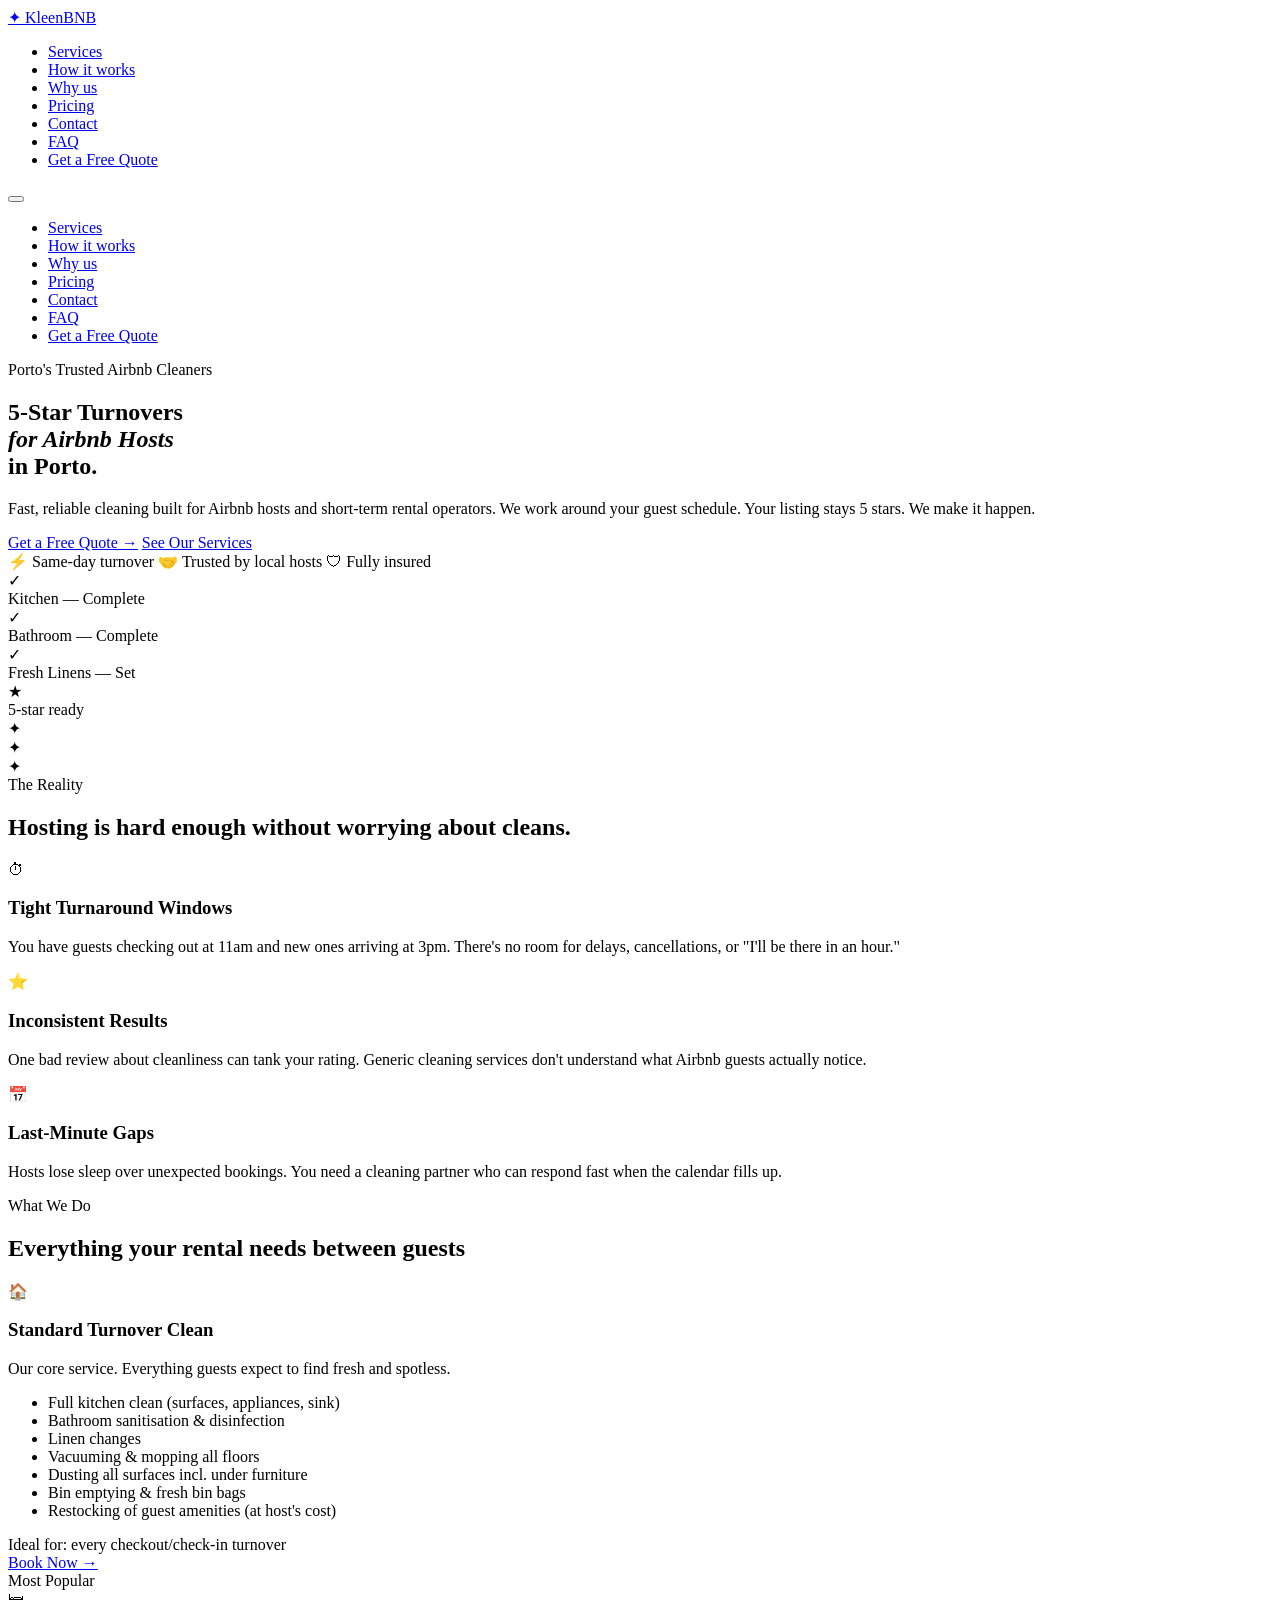
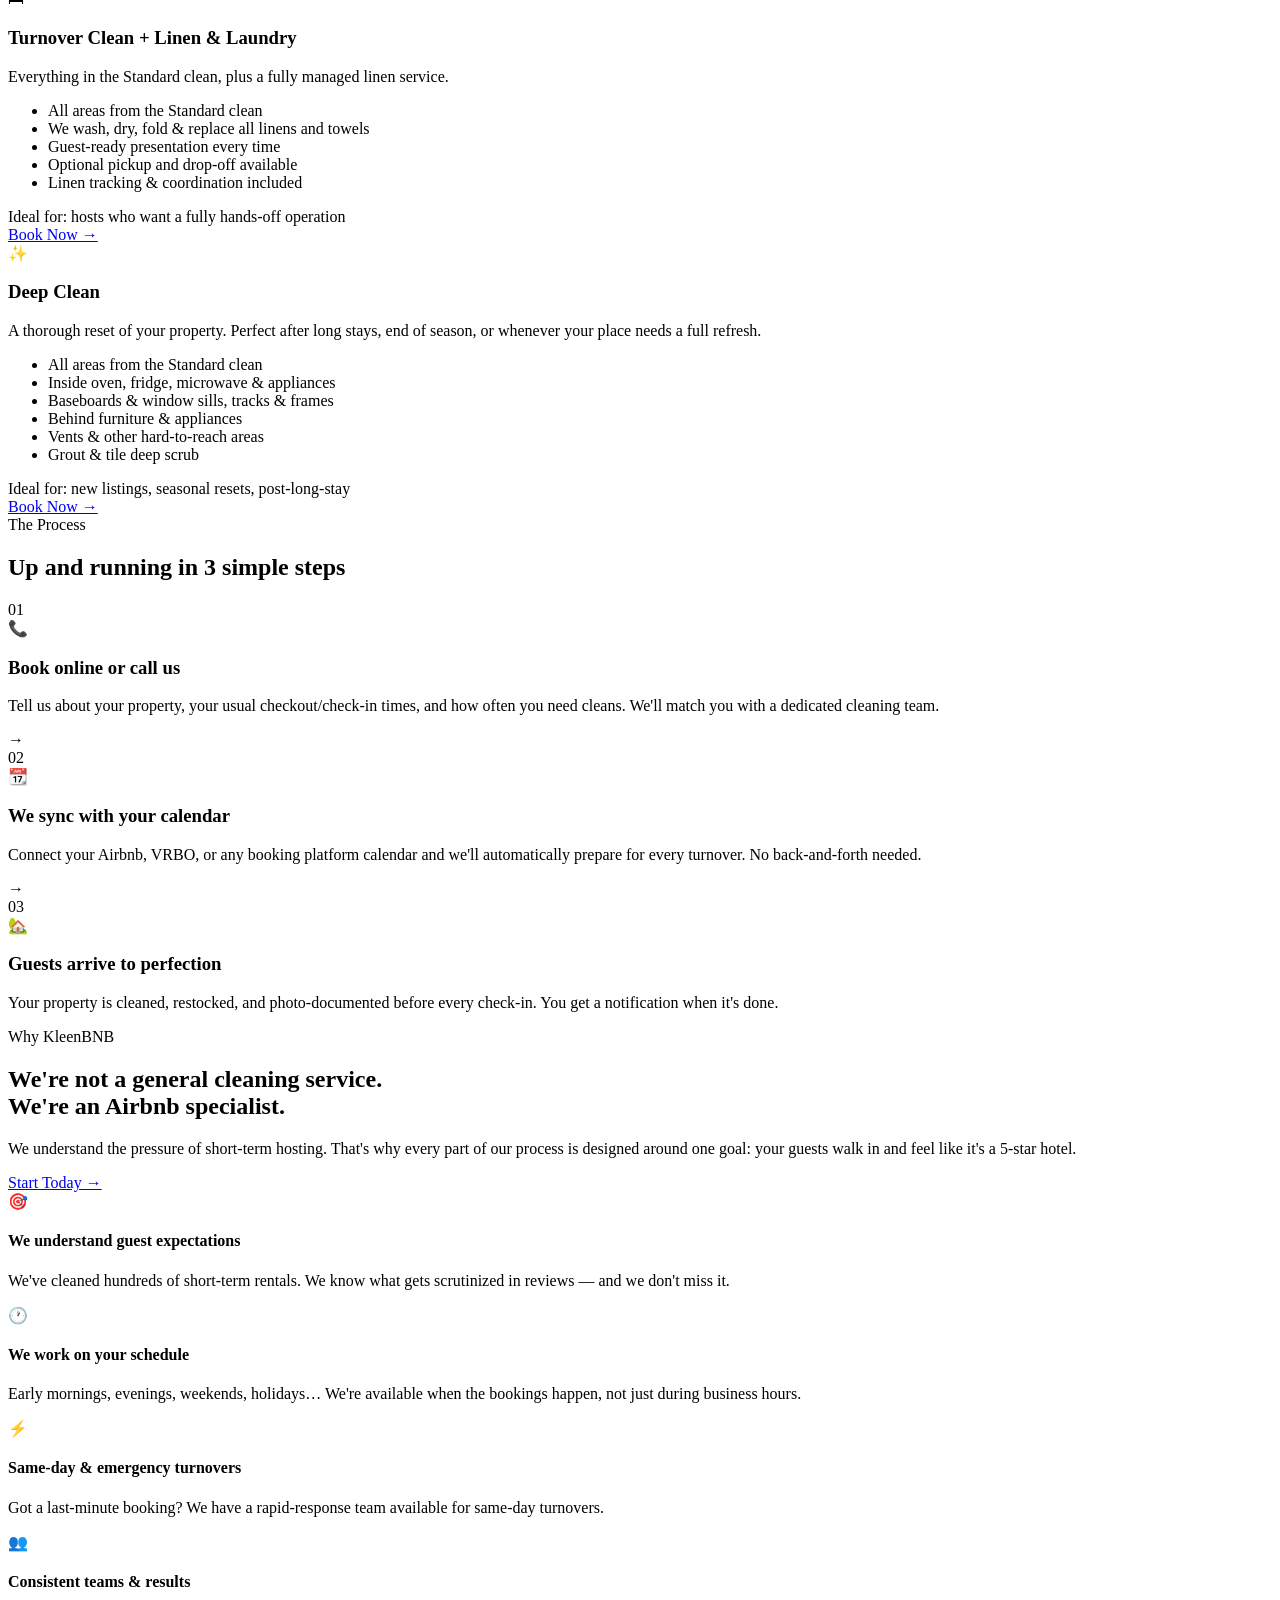
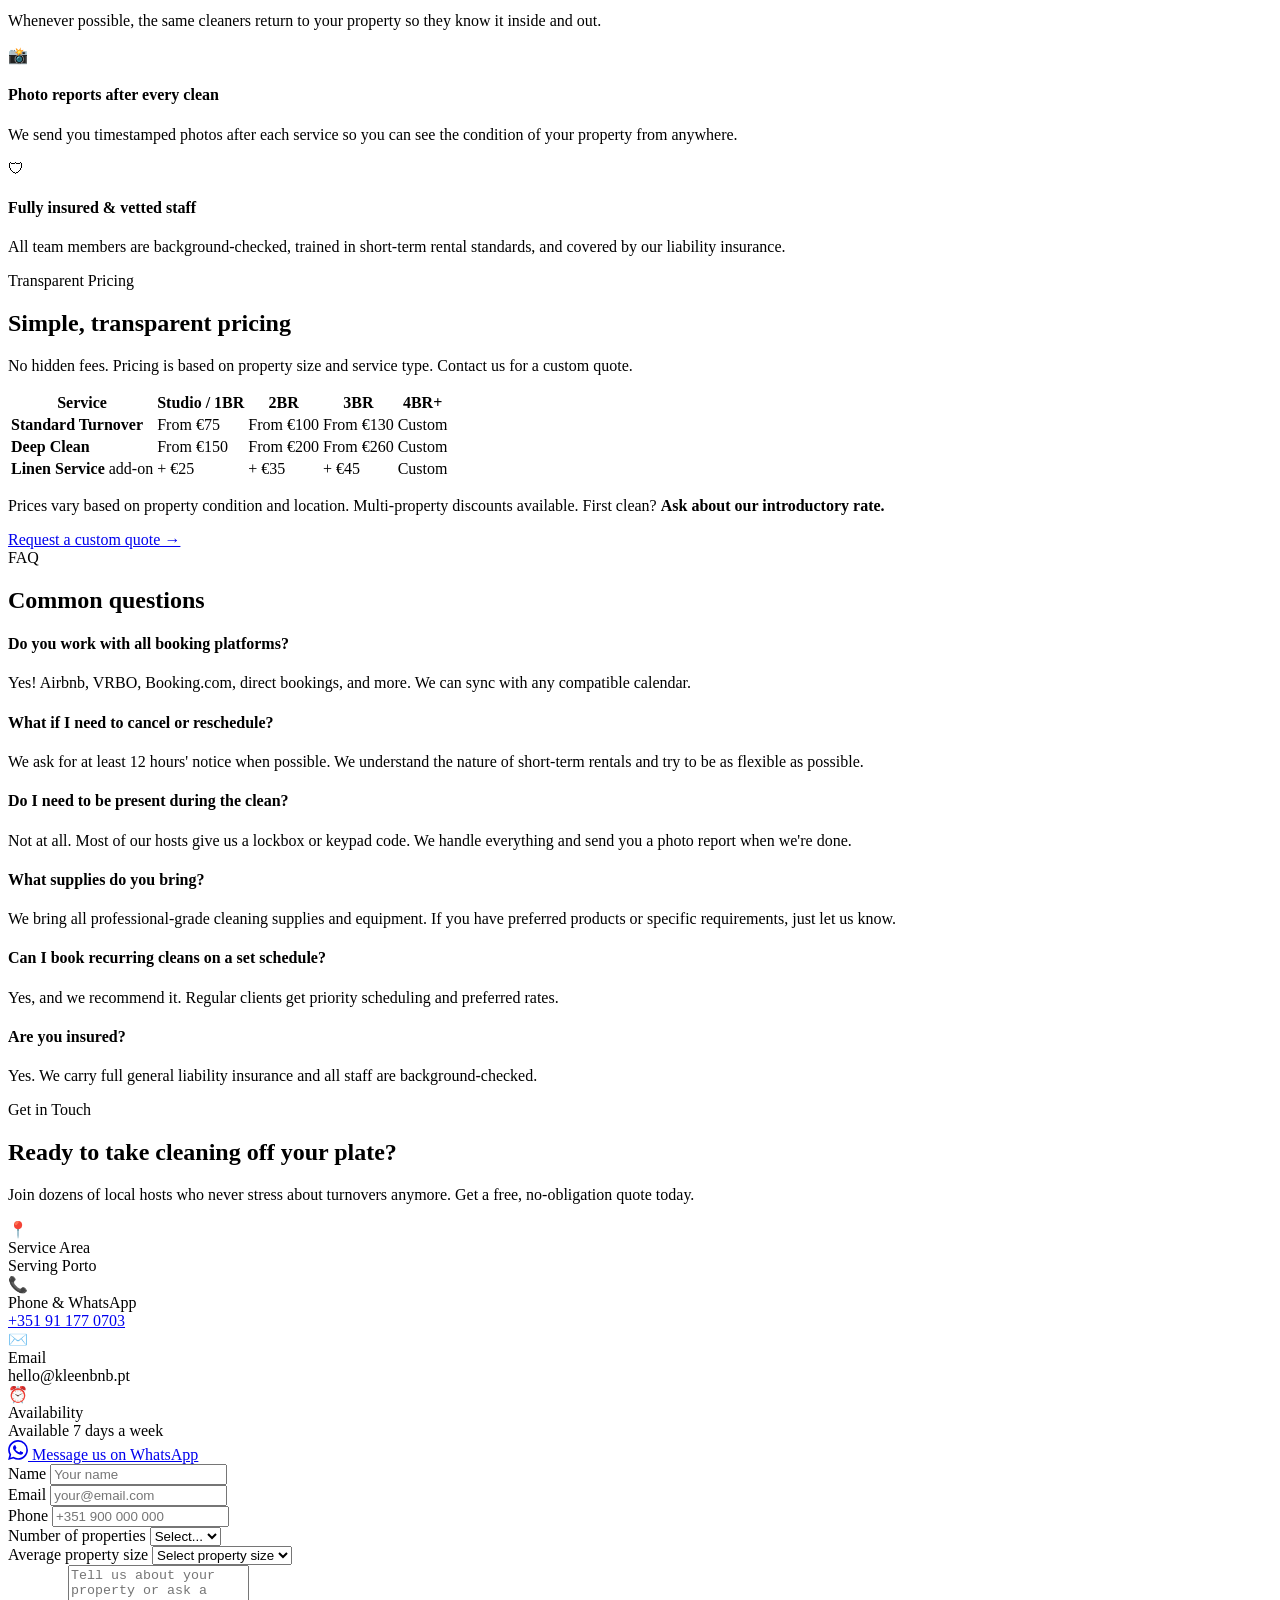
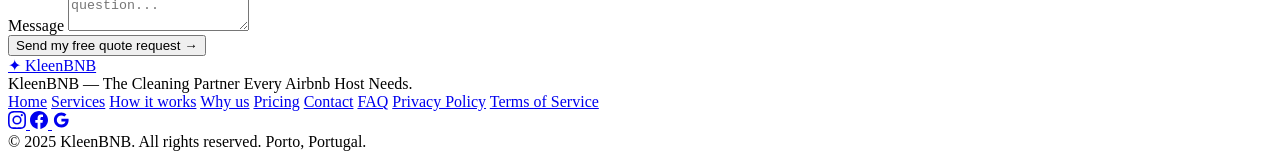
==== commit fc67c3d8: "Update index (2).html" ====
(no text change in the page or its own stylesheets)
